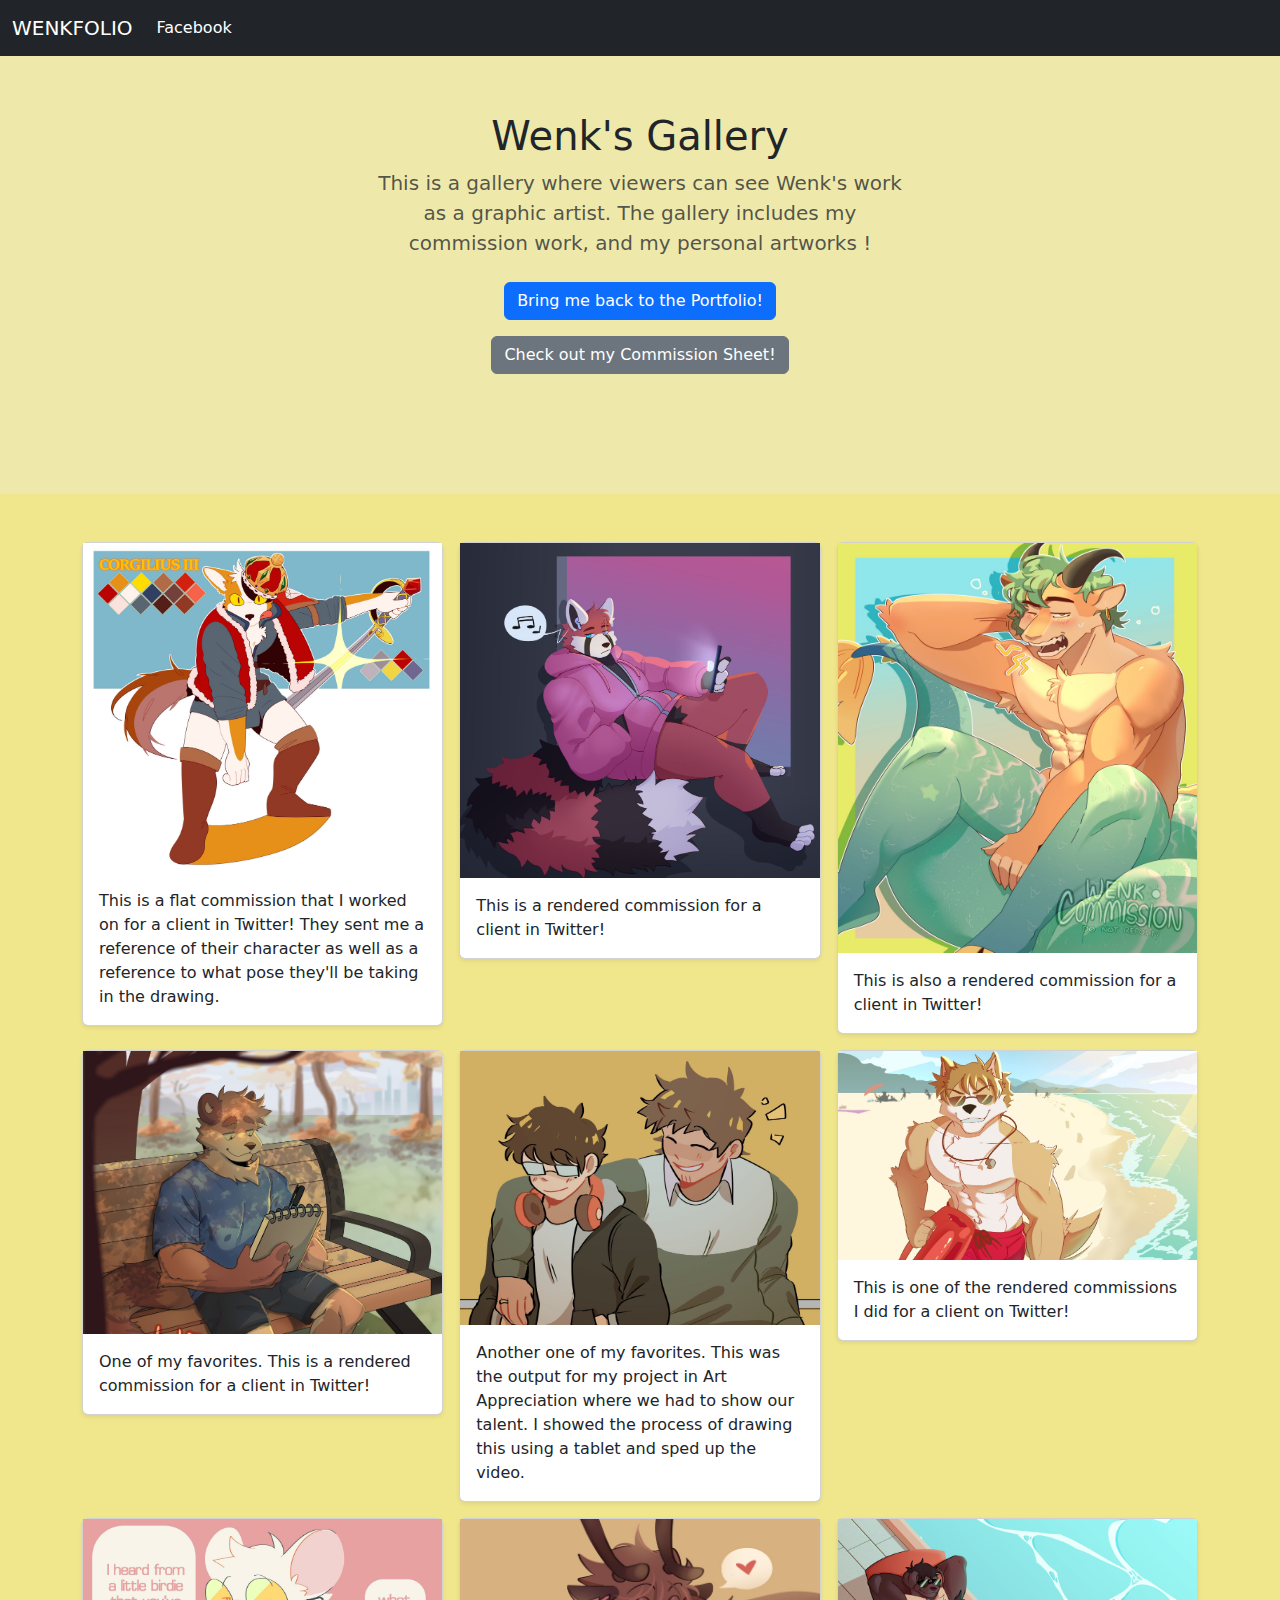
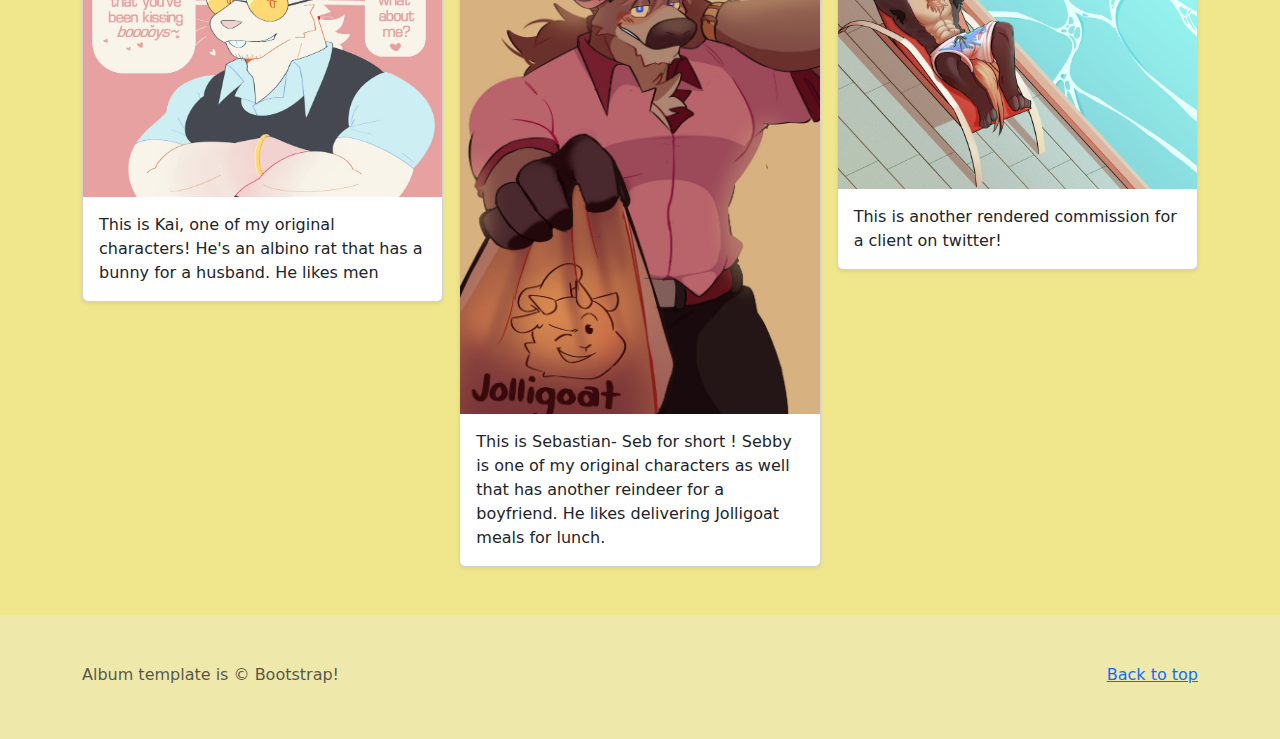
==== Index/Gallery/Gallery.html @ 790d093f "Add files via upload" ====
<!doctype html>
<html lang="en" data-bs-theme="auto">
  <head><script src="../../assets/js/color-modes.js"></script>

    <meta charset="utf-8">
    <meta name="viewport" content="width=device-width, initial-scale=1">
    <meta name="description" content="">
    <meta name="author" content="Mark Otto, Jacob Thornton, and Bootstrap contributors">
    <meta name="generator" content="Hugo 0.122.0">
    <title>Album example · Bootstrap v5.3</title>

    <link rel="canonical" href="https://getbootstrap.com/docs/5.3/examples/album/">

    

    <link rel="stylesheet" href="https://cdn.jsdelivr.net/npm/@docsearch/css@3">

<link href="../../assets/dist/css/bootstrap.min.css" rel="stylesheet">

    <style>
      body {
        background-color: palegoldenrod;
      }

      .bd-placeholder-img {
        font-size: 1.125rem;
        text-anchor: middle;
        -webkit-user-select: none;
        -moz-user-select: none;
        user-select: none;
      }

      @media (min-width: 768px) {
        .bd-placeholder-img-lg {
          font-size: 3.5rem;
        }
      }

      .b-example-divider {
        width: 100%;
        height: 3rem;
        background-color: rgba(0, 0, 0, .1);
        border: solid rgba(0, 0, 0, .15);
        border-width: 1px 0;
        box-shadow: inset 0 .5em 1.5em rgba(0, 0, 0, .1), inset 0 .125em .5em rgba(0, 0, 0, .15);
      }

      .b-example-vr {
        flex-shrink: 0;
        width: 1.5rem;
        height: 100vh;
      }

      .bi {
        vertical-align: -.125em;
        fill: currentColor;
      }

      .nav-scroller {
        position: relative;
        z-index: 2;
        height: 2.75rem;
        overflow-y: hidden;
      }

      .nav-scroller .nav {
        display: flex;
        flex-wrap: nowrap;
        padding-bottom: 1rem;
        margin-top: -1px;
        overflow-x: auto;
        text-align: center;
        white-space: nowrap;
        -webkit-overflow-scrolling: touch;
      }

      .btn-bd-primary {
        --bd-violet-bg: #712cf9;
        --bd-violet-rgb: 112.520718, 44.062154, 249.437846;

        --bs-btn-font-weight: 600;
        --bs-btn-color: var(--bs-white);
        --bs-btn-bg: var(--bd-violet-bg);
        --bs-btn-border-color: var(--bd-violet-bg);
        --bs-btn-hover-color: var(--bs-white);
        --bs-btn-hover-bg: #6528e0;
        --bs-btn-hover-border-color: #6528e0;
        --bs-btn-focus-shadow-rgb: var(--bd-violet-rgb);
        --bs-btn-active-color: var(--bs-btn-hover-color);
        --bs-btn-active-bg: #5a23c8;
        --bs-btn-active-border-color: #5a23c8;
      }

      .bd-mode-toggle {
        z-index: 1500;
      }

      .bd-mode-toggle .dropdown-menu .active .bi {
        display: block !important;
      }

      .div-1 {
        background-color: khaki !important;
      }
    </style>

    
  </head>
  <body>

<header data-bs-theme="light">
  
  <div class="navbar navbar-dark bg-dark shadow-sm">
  <nav class="navbar navbar-expand-md navbar-dark fixed-top bg-dark">
    <div class="container-fluid">
      <a class="navbar-brand" href="#">WENKFOLIO</a>
      <button class="navbar-toggler" type="button" data-bs-toggle="collapse" data-bs-target="#navbarCollapse" aria-controls="navbarCollapse" aria-expanded="false" aria-label="Toggle navigation">
        <span class="navbar-toggler-icon"></span>
      </button>
      <div class="collapse navbar-collapse" id="navbarCollapse">
        <ul class="navbar-nav me-auto mb-2 mb-md-0">
          <li class="nav-item">
            <a class="nav-link active" aria-current="page" href="https://web.facebook.com/wenkypie/">Facebook</a>
          </li>
          <span></span>
        </ul>
      </div>
    </div>
  </nav>
</header>

<main>

  <section class="py-5 text-center container">
    <div class="row py-lg-5">
      <div class="col-lg-6 col-md-8 mx-auto">
        <h1 class="fw-normal">Wenk's Gallery</h1>
        <p class="lead text-body-secondary"> This is a gallery where viewers can see Wenk's work as a graphic artist. The gallery includes my commission work, and my personal artworks !</p>
        <p>
          <a href="../../portfolio.html" class="btn btn-primary my-2">Bring me back to the Portfolio!</a>
          <button type="button" class="btn btn-secondary my-2" data-bs-toggle="modal" data-bs-target="#Sheet">Check out my Commission Sheet!</button>
        </p>
      </div>
    </div>
  </section>

<div class="div-1">
  <div class="album py-5">
    <div class="container">

      <div class="row row-cols-1 row-cols-sm-2 row-cols-md-3 g-3">
        <div class="col">
          <div class="card shadow-sm">
            <img src="../images/Gallery1.jpg" style="width: 100%; height: 100%;">
            <div class="card-body">
              <p class="card-text">This is a flat commission that I worked on for a client in Twitter! They sent me a reference of their character as well as a reference to what pose they'll be taking in the drawing. </p>
            </div>
          </div>
        </div>
        <div class="col">
          <div class="card shadow-sm">
            <img src="../images/Gallery2.jpg" style="width: 100%; height: 100%;">
            <div class="card-body">
              <p class="card-text">This is a rendered commission for a client in Twitter! </p>
            </div>
          </div>
        </div>
        <div class="col">
          <div class="card shadow-sm">
            <img src="../images/Gallery3.jpg" style="width: 100%; height: 100%;">
            <div class="card-body">
              <p class="card-text">This is also a rendered commission for a client in Twitter!</p>
            </div>
          </div>
        </div>

        <div class="col">
          <div class="card shadow-sm">
            <img src="../images/Headline3.jpg" style="width: 100%; height: 100%;">
            <div class="card-body">
              <p class="card-text">One of my favorites. This is a rendered commission for a client in Twitter!</p>
            </div>
          </div>
        </div>
        <div class="col">
          <div class="card shadow-sm">
            <img src="../images/Headline2.jpg" style="width: 100%; height: 100%;">
            <div class="card-body">
              <p class="card-text"> Another one of my favorites. This was the output for my project in Art Appreciation where we had to show our talent. I showed the process of drawing this using a tablet and sped up the video.</p>
            </div>
          </div>
        </div>
        <div class="col">
          <div class="card shadow-sm">
           
            <img src="../images/Headline1.jpg" style="width: 100%; height: 100%;">
            <div class="card-body">
              <p class="card-text">This is one of the rendered commissions I did for a client on Twitter!</p>
            </div>
          </div>
        </div>

        <div class="col">
          <div class="card shadow-sm">
            <img src="../images/Gallery4.jpg" style="width: 100%; height: 100%;">
            <div class="card-body">
              <p class="card-text">This is Kai, one of my original characters! He's an albino rat that has a bunny for a husband. He likes men</p>
            </div>
          </div>
        </div>
        <div class="col">
          <div class="card shadow-sm">
            <img src="../images/Gallery5.jpg" style="width: 100%; height: 100%;">
            <div class="card-body">
              <p class="card-text">This is Sebastian- Seb for short ! Sebby is one of my original characters as well that has another reindeer for a boyfriend. He likes delivering Jolligoat meals for lunch. </p>
            </div>
          </div>
        </div>
        <div class="col">
          <div class="card shadow-sm">
            <img src="../images/Gallery6.jpg" style="width: 100%; height: 100%;">
            <div class="card-body">
              <p class="card-text">This is another rendered commission for a client on twitter!</p>
            </div>
          </div>
        </div>
      </div>
    </div>
  </div>
</div>
<div class="modal fade" id="Sheet" tabindex="-1" aria-labelledby="exampleModalLabel" aria-hidden="true">
  <div class="modal-dialog">
    <div class="modal-content">
      <div class="modal-header">
        <h1 class="modal-title fs-5" id="exampleModalLabel">Commission me!</h1>
        <button type="button" class="btn-close" data-bs-dismiss="modal" aria-label="Close"></button>
      </div>
      <div class="modal-body">
        <img src="../images/commsheet.png" style="max-width: 100%; max-height: 100%;">
      </div>
      <div class="modal-footer">
        <button type="button" class="btn btn-secondary" data-bs-dismiss="modal">Close</button>
      </div>
    </div>
  </div>
</div>
</main>

<footer class="text-body-secondary py-5">
  <div class="container">
    <p class="float-end mb-1">
      <a href="#">Back to top</a>
    </p>
    <p class="mb-1">Album template is &copy; Bootstrap!</p>
  </div>
</footer>
<script src="../../assets/dist/js/bootstrap.bundle.min.js"></script>

    </body>
</html>
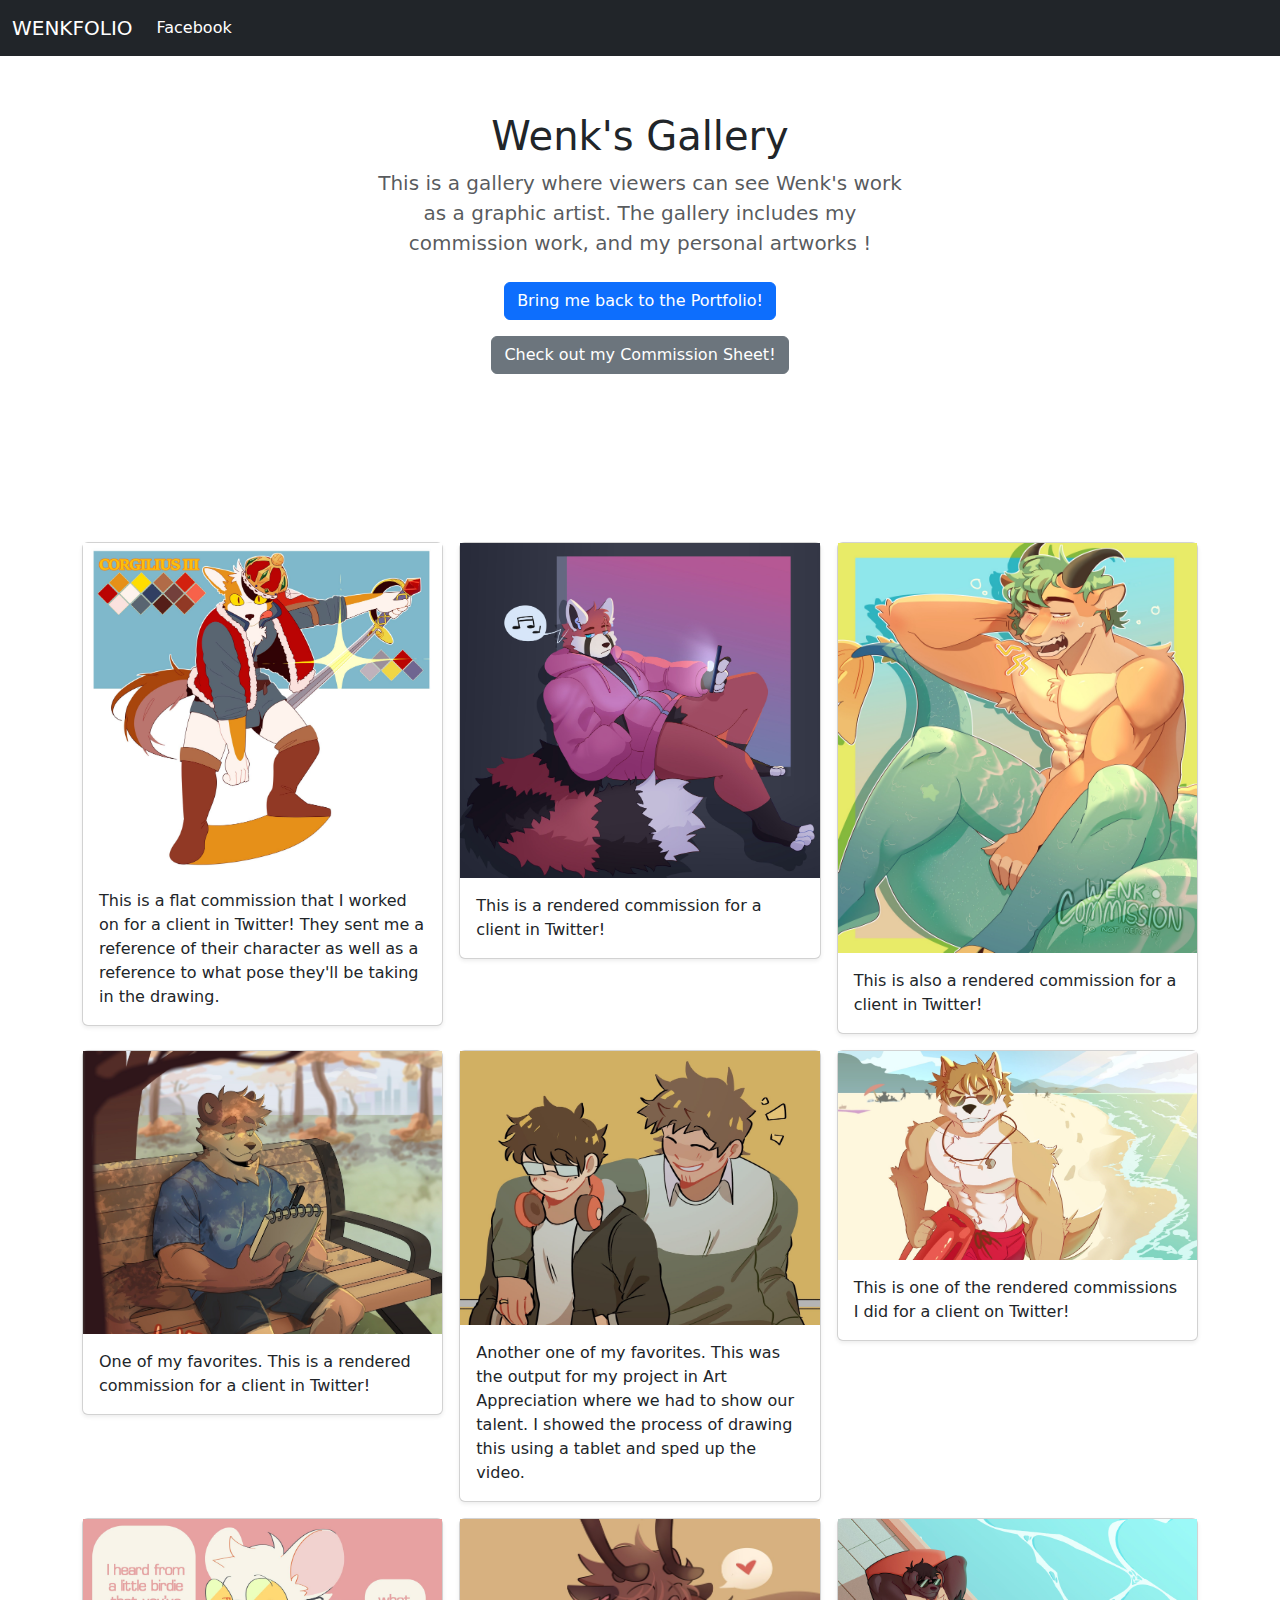
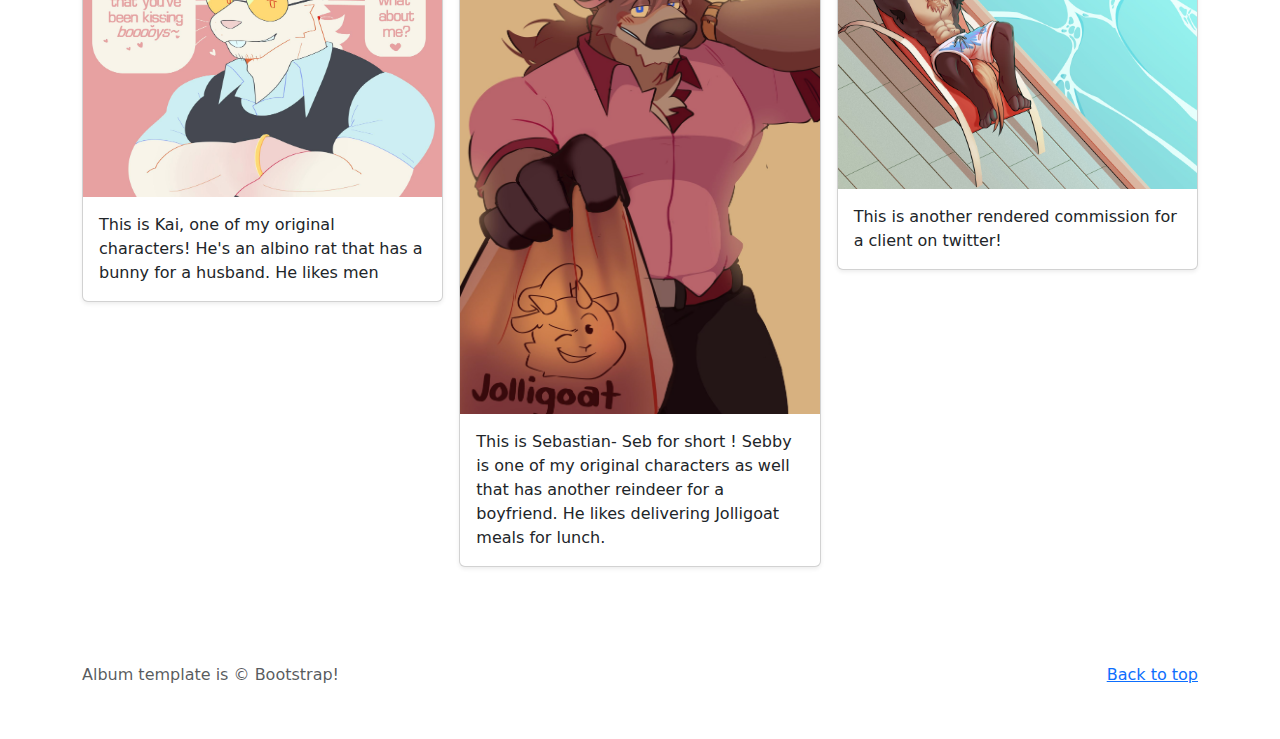
==== commit f0150891: "Update Gallery.html" ====
--- a/Index/Gallery/Gallery.html
+++ b/Index/Gallery/Gallery.html
@@ -18,9 +18,6 @@
 <link href="../../assets/dist/css/bootstrap.min.css" rel="stylesheet">
 
     <style>
-      body {
-        background-color: palegoldenrod;
-      }
 
       .bd-placeholder-img {
         font-size: 1.125rem;
@@ -99,9 +96,6 @@
         display: block !important;
       }
 
-      .div-1 {
-        background-color: khaki !important;
-      }
     </style>
 
     
@@ -137,7 +131,7 @@
         <h1 class="fw-normal">Wenk's Gallery</h1>
         <p class="lead text-body-secondary"> This is a gallery where viewers can see Wenk's work as a graphic artist. The gallery includes my commission work, and my personal artworks !</p>
         <p>
-          <a href="../../portfolio.html" class="btn btn-primary my-2">Bring me back to the Portfolio!</a>
+          <a href="../../index.html" class="btn btn-primary my-2">Bring me back to the Portfolio!</a>
           <button type="button" class="btn btn-secondary my-2" data-bs-toggle="modal" data-bs-target="#Sheet">Check out my Commission Sheet!</button>
         </p>
       </div>
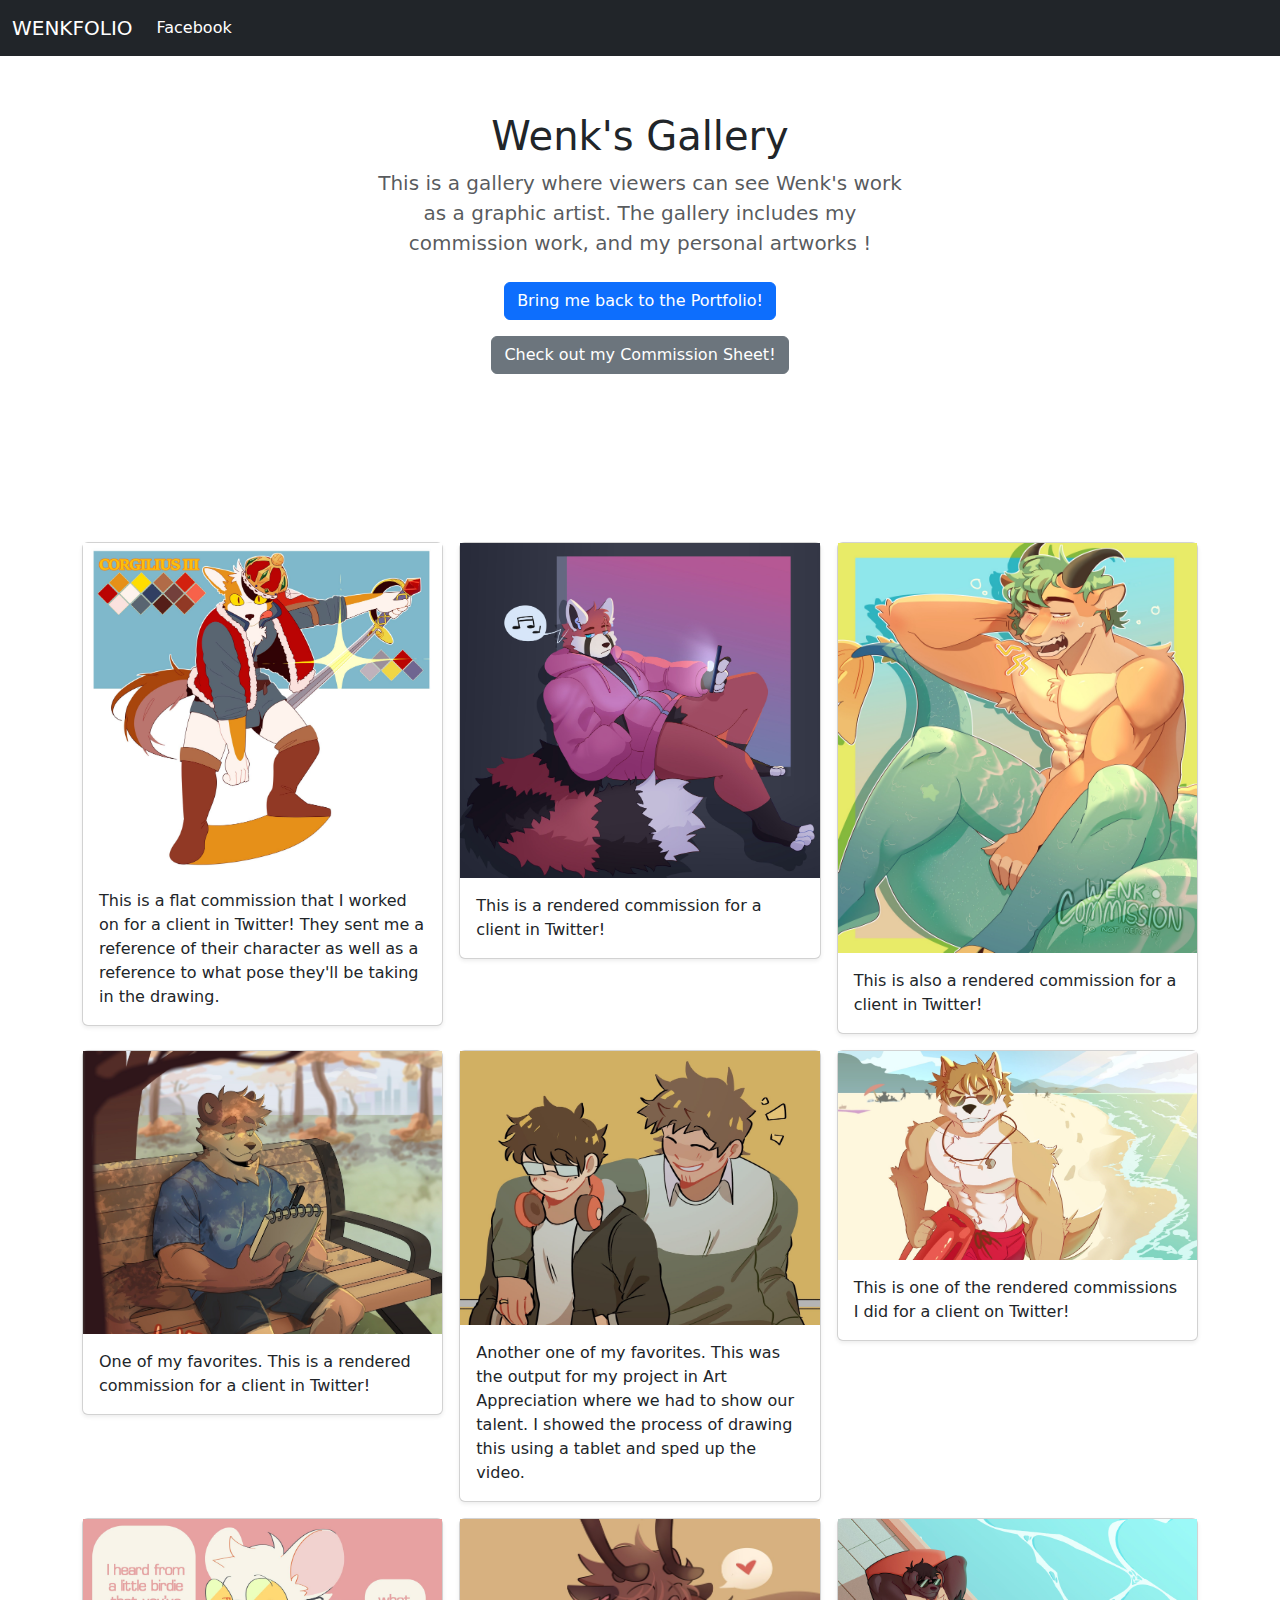
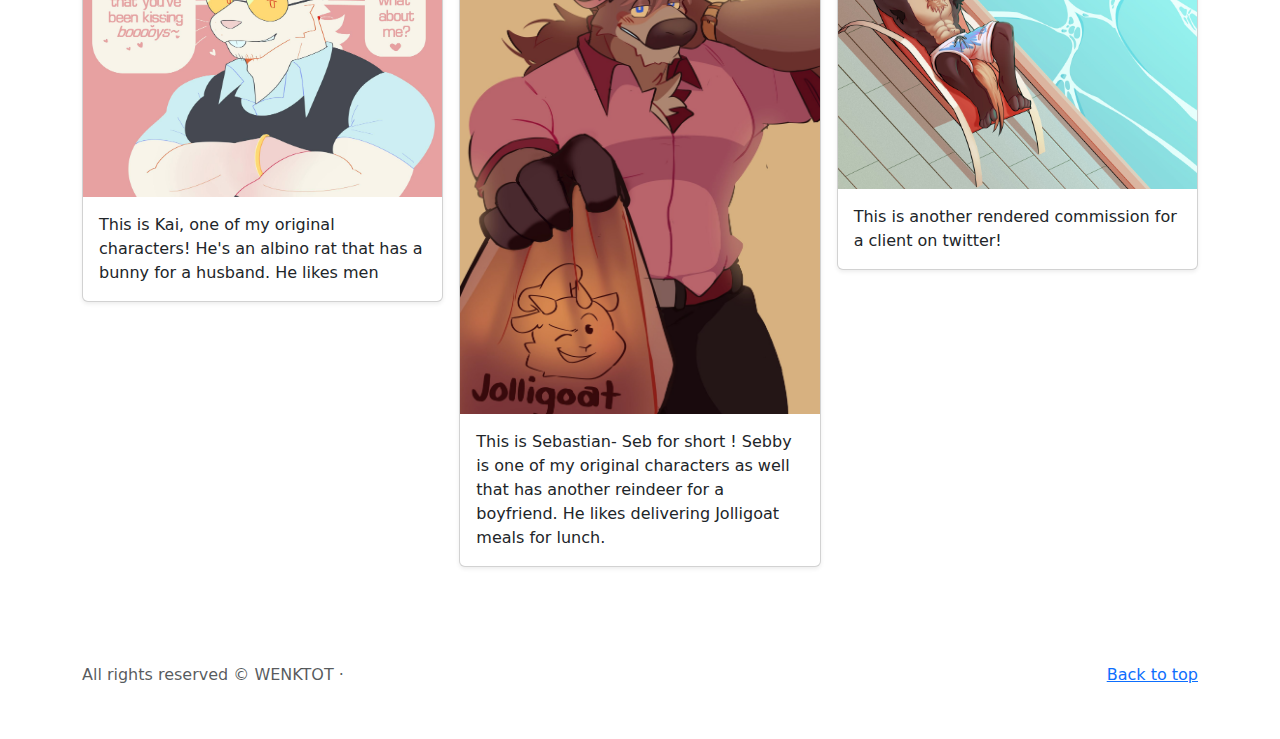
==== commit e94786ea: "Update Gallery.html" ====
--- a/Index/Gallery/Gallery.html
+++ b/Index/Gallery/Gallery.html
@@ -7,7 +7,7 @@
     <meta name="description" content="">
     <meta name="author" content="Mark Otto, Jacob Thornton, and Bootstrap contributors">
     <meta name="generator" content="Hugo 0.122.0">
-    <title>Album example · Bootstrap v5.3</title>
+    <title> WENKFOLIO | GALLERY </title>
 
     <link rel="canonical" href="https://getbootstrap.com/docs/5.3/examples/album/">
 
@@ -245,7 +245,7 @@
     <p class="float-end mb-1">
       <a href="#">Back to top</a>
     </p>
-    <p class="mb-1">Album template is &copy; Bootstrap!</p>
+    <p class="mb-1">All rights reserved &copy; WENKTOT &middot;</p>
   </div>
 </footer>
 <script src="../../assets/dist/js/bootstrap.bundle.min.js"></script>
